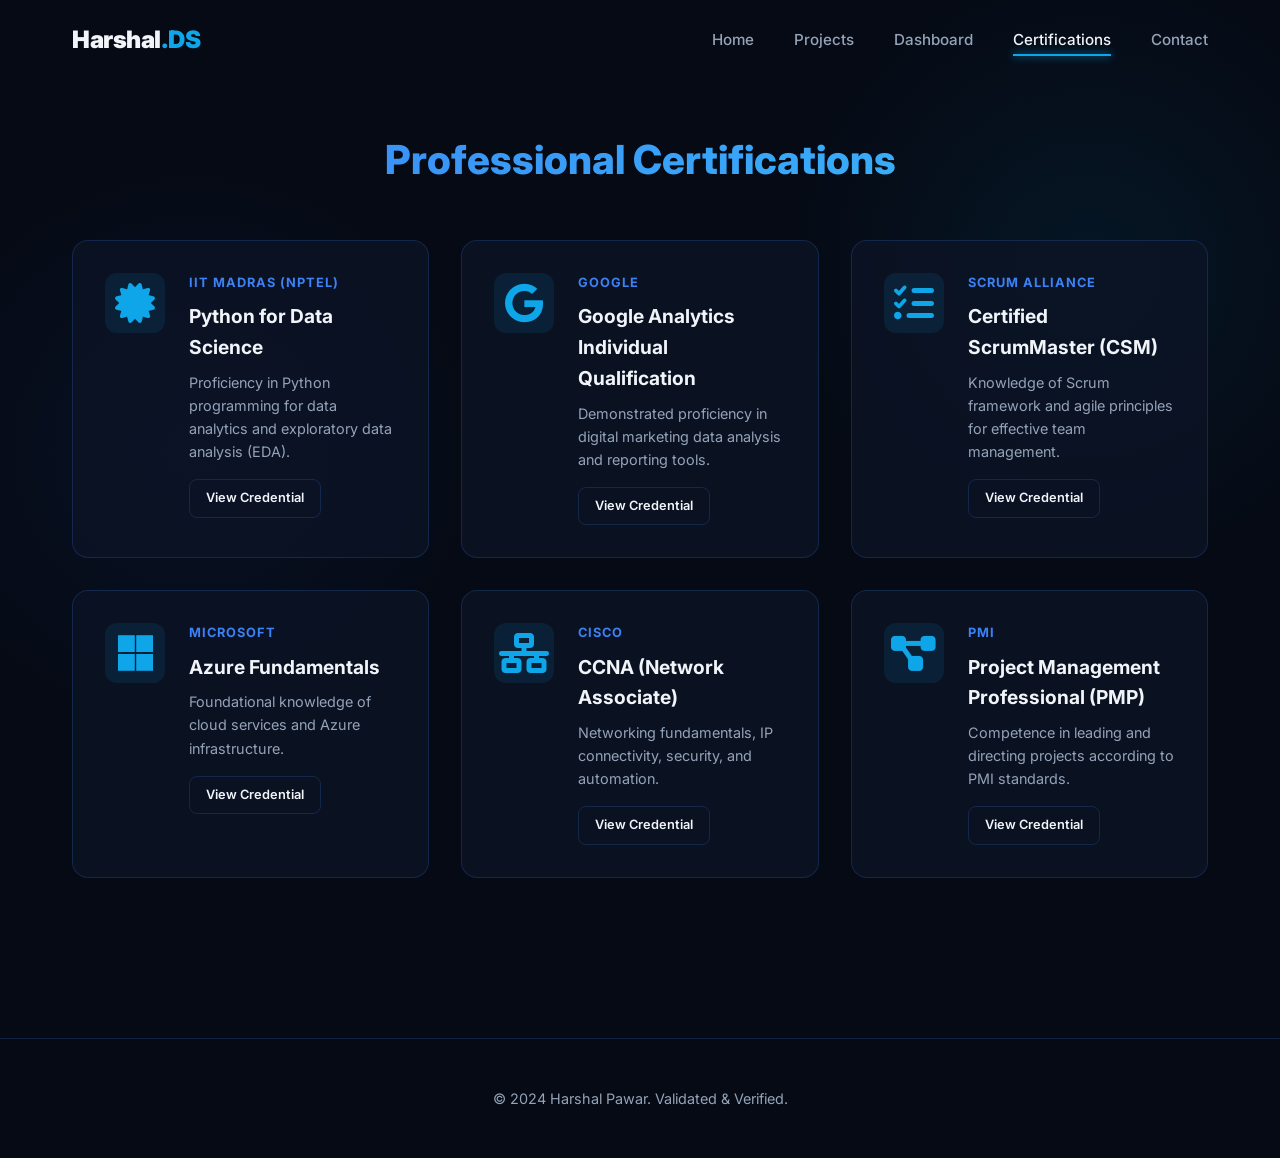
==== certification.html @ 5941ae10 "Revamp portfolio with premium Black & Blue theme and Dashboard" ====
<!DOCTYPE html>
<html lang="en">

<head>
  <meta charset="UTF-8">
  <meta name="viewport" content="width=device-width, initial-scale=1.0">
  <title>Certifications | Harshal Pawar</title>
  <link rel="stylesheet" href="css/style.css">
  <link rel="stylesheet" href="https://cdnjs.cloudflare.com/ajax/libs/font-awesome/6.4.0/css/all.min.css">
  <style>
    .cert-grid {
      display: grid;
      grid-template-columns: repeat(auto-fit, minmax(350px, 1fr));
      gap: 2rem;
      margin-top: 2rem;
    }

    .cert-card {
      background: var(--bg-card);
      border: 1px solid var(--border);
      border-radius: 16px;
      padding: 2rem;
      position: relative;
      transition: all 0.3s ease;
      display: flex;
      align-items: flex-start;
      gap: 1.5rem;
    }

    .cert-card:hover {
      transform: translateY(-5px);
      border-color: var(--accent);
      box-shadow: 0 8px 25px rgba(14, 165, 233, 0.2);
    }

    .cert-icon {
      font-size: 2.5rem;
      color: var(--accent);
      background: rgba(14, 165, 233, 0.1);
      width: 60px;
      height: 60px;
      display: flex;
      align-items: center;
      justify-content: center;
      border-radius: 12px;
      flex-shrink: 0;
    }

    .cert-content h3 {
      font-size: 1.2rem;
      margin-bottom: 0.5rem;
      color: var(--text-main);
    }

    .cert-content p {
      font-size: 0.9rem;
      color: var(--text-muted);
      margin-bottom: 1rem;
    }

    .cert-issuer {
      font-size: 0.8rem;
      text-transform: uppercase;
      letter-spacing: 1px;
      color: var(--primary-glow);
      font-weight: 700;
      margin-bottom: 0.5rem;
      display: block;
    }
  </style>
</head>

<body>

  <header>
    <div class="container">
      <a href="index.html" class="logo">Harshal<span>.DS</span></a>
      <nav class="nav-links">
        <a href="index.html">Home</a>
        <a href="project.html">Projects</a>
        <a href="dashboard.html">Dashboard</a>
        <a href="certification.html" class="active">Certifications</a>
        <a href="contact.html">Contact</a>
      </nav>
      <div class="mobile-toggle"><i class="fas fa-bars"></i></div>
    </div>
  </header>

  <div class="container" style="padding-top: 8rem; padding-bottom: 5rem;">
    <h1 class="section-title text-gradient">Professional Certifications</h1>

    <div class="cert-grid">

      <div class="cert-card animate-on-scroll">
        <div class="cert-icon"><i class="fas fa-certificate"></i></div>
        <div class="cert-content">
          <span class="cert-issuer">IIT Madras (NPTEL)</span>
          <h3>Python for Data Science</h3>
          <p>Proficiency in Python programming for data analytics and exploratory data analysis (EDA).</p>
          <a href="#" class="btn btn-outline" style="padding: 0.5rem 1rem; font-size: 0.8rem;">View Credential</a>
        </div>
      </div>

      <div class="cert-card animate-on-scroll">
        <div class="cert-icon"><i class="fab fa-google"></i></div>
        <div class="cert-content">
          <span class="cert-issuer">Google</span>
          <h3>Google Analytics Individual Qualification</h3>
          <p>Demonstrated proficiency in digital marketing data analysis and reporting tools.</p>
          <a href="#" class="btn btn-outline" style="padding: 0.5rem 1rem; font-size: 0.8rem;">View Credential</a>
        </div>
      </div>

      <div class="cert-card animate-on-scroll">
        <div class="cert-icon"><i class="fas fa-tasks"></i></div>
        <div class="cert-content">
          <span class="cert-issuer">Scrum Alliance</span>
          <h3>Certified ScrumMaster (CSM)</h3>
          <p>Knowledge of Scrum framework and agile principles for effective team management.</p>
          <a href="#" class="btn btn-outline" style="padding: 0.5rem 1rem; font-size: 0.8rem;">View Credential</a>
        </div>
      </div>

      <div class="cert-card animate-on-scroll">
        <div class="cert-icon"><i class="fab fa-microsoft"></i></div>
        <div class="cert-content">
          <span class="cert-issuer">Microsoft</span>
          <h3>Azure Fundamentals</h3>
          <p>Foundational knowledge of cloud services and Azure infrastructure.</p>
          <a href="#" class="btn btn-outline" style="padding: 0.5rem 1rem; font-size: 0.8rem;">View Credential</a>
        </div>
      </div>

      <div class="cert-card animate-on-scroll">
        <div class="cert-icon"><i class="fas fa-network-wired"></i></div>
        <div class="cert-content">
          <span class="cert-issuer">Cisco</span>
          <h3>CCNA (Network Associate)</h3>
          <p>Networking fundamentals, IP connectivity, security, and automation.</p>
          <a href="#" class="btn btn-outline" style="padding: 0.5rem 1rem; font-size: 0.8rem;">View Credential</a>
        </div>
      </div>

      <div class="cert-card animate-on-scroll">
        <div class="cert-icon"><i class="fas fa-project-diagram"></i></div>
        <div class="cert-content">
          <span class="cert-issuer">PMI</span>
          <h3>Project Management Professional (PMP)</h3>
          <p>Competence in leading and directing projects according to PMI standards.</p>
          <a href="#" class="btn btn-outline" style="padding: 0.5rem 1rem; font-size: 0.8rem;">View Credential</a>
        </div>
      </div>

    </div>
  </div>

  <footer>
    <div class="container">
      <p>&copy; 2024 Harshal Pawar. Validated & Verified.</p>
    </div>
  </footer>

  <script src="js/main.js"></script>
</body>

</html>
---- css/style.css ----
/* 
 * Auralearn / Harshal Portfolio - Global Styles 
 * Theme: Black & Blue (Pro Data Science)
 */

@import url('https://fonts.googleapis.com/css2?family=Inter:wght@300;400;600;800;900&family=JetBrains+Mono:wght@400;700&display=swap');

:root {
    /* Core Palette */
    --bg-dark: #050a14;
    --bg-card: rgba(13, 20, 39, 0.7);
    --bg-card-hover: rgba(22, 33, 62, 0.8);

    --primary: #2563eb;
    /* Blue 600 */
    --primary-glow: #3b82f6;
    /* Blue 500 */
    --accent: #0ea5e9;
    /* Sky 500 */
    --accent-glow: #38bdf8;
    /* Sky 400 */

    --text-main: #f1f5f9;
    /* Slate 100 */
    --text-muted: #94a3b8;
    /* Slate 400 */

    --border: rgba(59, 130, 246, 0.2);
    --glass: rgba(5, 10, 20, 0.6);
    --nav-height: 80px;

    /* Font Categories */
    --font-sans: 'Inter', system-ui, -apple-system, sans-serif;
    --font-mono: 'JetBrains Mono', monospace;
}

/* Base Reset & Typography */
* {
    margin: 0;
    padding: 0;
    box-sizing: border-box;
}

html {
    scroll-behavior: smooth;
    font-size: 16px;
}

body {
    background-color: var(--bg-dark);
    color: var(--text-main);
    font-family: var(--font-sans);
    line-height: 1.6;
    overflow-x: hidden;
    min-height: 100vh;
    background-image:
        radial-gradient(circle at 15% 50%, rgba(37, 99, 235, 0.08), transparent 25%),
        radial-gradient(circle at 85% 30%, rgba(14, 165, 233, 0.08), transparent 25%);
    background-attachment: fixed;
}

a {
    text-decoration: none;
    color: inherit;
    transition: all 0.3s ease;
}

ul {
    list-style: none;
}

img {
    max-width: 100%;
    display: block;
}

/* Utils: Glassmorphism */
.glass {
    background: var(--bg-card);
    backdrop-filter: blur(12px);
    -webkit-backdrop-filter: blur(12px);
    border: 1px solid var(--border);
    box-shadow: 0 4px 30px rgba(0, 0, 0, 0.1);
}

.glass-panel {
    background: rgba(255, 255, 255, 0.03);
    border: 1px solid rgba(255, 255, 255, 0.05);
    backdrop-filter: blur(5px);
}

/* Utils: Typography */
.text-gradient {
    background: linear-gradient(135deg, var(--primary-glow) 0%, var(--accent-glow) 100%);
    -webkit-background-clip: text;
    -webkit-text-fill-color: transparent;
    background-clip: text;
    text-fill-color: transparent;
}

.font-mono {
    font-family: var(--font-mono);
}

.container {
    max-width: 1200px;
    margin: 0 auto;
    padding: 0 2rem;
}

/* Animations */
@keyframes float {
    0% {
        transform: translateY(0px);
    }

    50% {
        transform: translateY(-10px);
    }

    100% {
        transform: translateY(0px);
    }
}

@keyframes glow-pulse {
    0% {
        box-shadow: 0 0 5px var(--primary-glow);
    }

    50% {
        box-shadow: 0 0 20px var(--primary-glow);
    }

    100% {
        box-shadow: 0 0 5px var(--primary-glow);
    }
}

@keyframes fadeIn {
    from {
        opacity: 0;
        transform: translateY(20px);
    }

    to {
        opacity: 1;
        transform: translateY(0);
    }
}

/* Layout: Header */
header {
    height: var(--nav-height);
    position: fixed;
    top: 0;
    width: 100%;
    z-index: 1000;
    transition: all 0.3s ease;
}

header.scrolled {
    background: rgba(5, 10, 20, 0.85);
    backdrop-filter: blur(16px);
    border-bottom: 1px solid var(--border);
}

header .container {
    height: 100%;
    display: flex;
    justify-content: space-between;
    align-items: center;
}

.logo {
    font-weight: 900;
    font-size: 1.5rem;
    letter-spacing: -0.02em;
    color: var(--text-main);
    position: relative;
}

.logo span {
    color: var(--accent);
}

.nav-links {
    display: flex;
    gap: 2.5rem;
}

.nav-links a {
    font-size: 0.95rem;
    font-weight: 500;
    color: var(--text-muted);
    position: relative;
}

.nav-links a:hover,
.nav-links a.active {
    color: var(--text-main);
}

.nav-links a::after {
    content: '';
    position: absolute;
    width: 0;
    height: 2px;
    bottom: -4px;
    left: 0;
    background: var(--accent);
    transition: width 0.3s ease;
    box-shadow: 0 0 8px var(--accent);
}

.nav-links a:hover::after,
.nav-links a.active::after {
    width: 100%;
}

/* Layout: Footer */
footer {
    padding: 3rem 0;
    margin-top: 5rem;
    border-top: 1px solid var(--border);
    background: rgba(5, 10, 20, 0.4);
    text-align: center;
}

footer p {
    color: var(--text-muted);
    font-size: 0.9rem;
}

/* Mobile Nav Toggle */
.mobile-toggle {
    display: none;
    font-size: 1.5rem;
    cursor: pointer;
    color: var(--text-main);
}

@media (max-width: 768px) {
    .nav-links {
        position: fixed;
        top: var(--nav-height);
        right: -100%;
        height: calc(100vh - var(--nav-height));
        width: 70%;
        background: var(--bg-dark);
        flex-direction: column;
        padding: 2rem;
        gap: 2rem;
        border-left: 1px solid var(--border);
        transition: right 0.4s cubic-bezier(0.4, 0, 0.2, 1);
    }

    .nav-links.active {
        right: 0;
    }

    .mobile-toggle {
        display: block;
    }
}

/* Component: Buttons */
.btn {
    display: inline-block;
    padding: 0.8rem 1.8rem;
    border-radius: 8px;
    font-weight: 600;
    font-size: 0.95rem;
    transition: all 0.3s ease;
    cursor: pointer;
}

.btn-primary {
    background: linear-gradient(135deg, var(--primary) 0%, #1d4ed8 100%);
    color: white;
    box-shadow: 0 4px 14px rgba(37, 99, 235, 0.4);
    border: 1px solid rgba(255, 255, 255, 0.1);
}

.btn-primary:hover {
    transform: translateY(-2px);
    box-shadow: 0 6px 20px rgba(37, 99, 235, 0.6);
}

.btn-outline {
    background: transparent;
    border: 1px solid var(--border);
    color: var(--text-main);
}

.btn-outline:hover {
    border-color: var(--accent);
    color: var(--accent);
    background: rgba(14, 165, 233, 0.05);
}

/* Common Section Styles */
section {
    padding: 5rem 0;
    position: relative;
}

.section-title {
    font-size: 2.5rem;
    font-weight: 800;
    margin-bottom: 3rem;
    text-align: center;
}
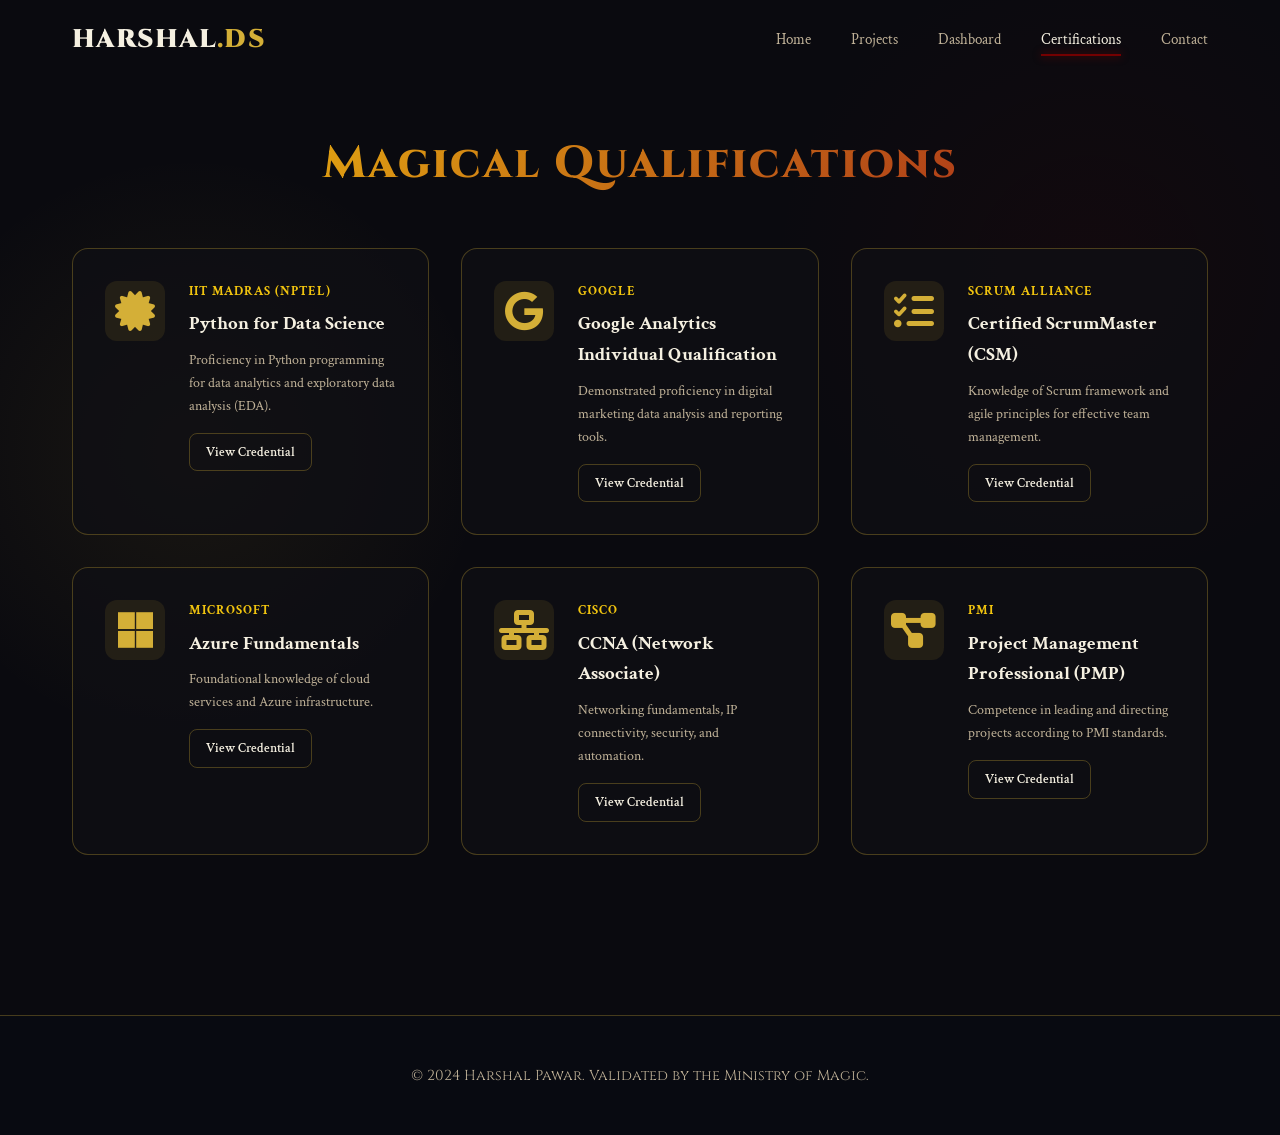
==== commit 843443fd: "Convert portfolio to Harry Potter theme" ====
--- a/certification.html
+++ b/certification.html
@@ -29,14 +29,13 @@
 
     .cert-card:hover {
       transform: translateY(-5px);
-      border-color: var(--accent);
-      box-shadow: 0 8px 25px rgba(14, 165, 233, 0.2);
+      box-shadow: 0 8px 25px rgba(212, 175, 55, 0.2);
     }
 
     .cert-icon {
       font-size: 2.5rem;
-      color: var(--accent);
-      background: rgba(14, 165, 233, 0.1);
+      color: var(--primary);
+      background: rgba(212, 175, 55, 0.1);
       width: 60px;
       height: 60px;
       display: flex;
@@ -87,7 +86,7 @@
   </header>
 
   <div class="container" style="padding-top: 8rem; padding-bottom: 5rem;">
-    <h1 class="section-title text-gradient">Professional Certifications</h1>
+    <h1 class="section-title text-gradient">Magical Qualifications</h1>
 
     <div class="cert-grid">
 
@@ -156,7 +155,7 @@
 
   <footer>
     <div class="container">
-      <p>&copy; 2024 Harshal Pawar. Validated & Verified.</p>
+      <p style="font-family: var(--font-heading);">&copy; 2024 Harshal Pawar. Validated by the Ministry of Magic.</p>
     </div>
   </footer>
 
--- a/css/style.css
+++ b/css/style.css
@@ -3,34 +3,34 @@
  * Theme: Black & Blue (Pro Data Science)
  */
 
-@import url('https://fonts.googleapis.com/css2?family=Inter:wght@300;400;600;800;900&family=JetBrains+Mono:wght@400;700&display=swap');
+@import url('https://fonts.googleapis.com/css2?family=Cinzel:wght@400;600;700;800;900&family=Crimson+Text:ital,wght@0,400;0,600;0,700;1,400&family=JetBrains+Mono:wght@400;700&display=swap');
 
 :root {
-    /* Core Palette */
-    --bg-dark: #050a14;
-    --bg-card: rgba(13, 20, 39, 0.7);
-    --bg-card-hover: rgba(22, 33, 62, 0.8);
-
-    --primary: #2563eb;
-    /* Blue 600 */
-    --primary-glow: #3b82f6;
-    /* Blue 500 */
-    --accent: #0ea5e9;
-    /* Sky 500 */
-    --accent-glow: #38bdf8;
-    /* Sky 400 */
-
-    --text-main: #f1f5f9;
-    /* Slate 100 */
-    --text-muted: #94a3b8;
-    /* Slate 400 */
-
-    --border: rgba(59, 130, 246, 0.2);
-    --glass: rgba(5, 10, 20, 0.6);
+    /* Core Palette: Dark Magic Theme */
+    --bg-dark: #0a0a0f;
+    --bg-card: rgba(15, 15, 20, 0.75);
+    --bg-card-hover: rgba(30, 25, 30, 0.85);
+
+    --primary: #d4af37;
+    /* Metallic Gold */
+    --primary-glow: #f1c40f;
+    --accent: #740001;
+    /* Gryffindor Crimson */
+    --accent-glow: #9e1b1b;
+
+    --text-main: #f5f0e1;
+    /* Parchment white */
+    --text-muted: #c0b298;
+    /* Antique grey */
+
+    --border: rgba(212, 175, 55, 0.3);
+    /* Gold border */
+    --glass: rgba(10, 10, 15, 0.6);
     --nav-height: 80px;
 
     /* Font Categories */
-    --font-sans: 'Inter', system-ui, -apple-system, sans-serif;
+    --font-heading: 'Cinzel', serif;
+    --font-sans: 'Crimson Text', serif;
     --font-mono: 'JetBrains Mono', monospace;
 }
 
@@ -54,9 +54,12 @@
     overflow-x: hidden;
     min-height: 100vh;
     background-image:
-        radial-gradient(circle at 15% 50%, rgba(37, 99, 235, 0.08), transparent 25%),
-        radial-gradient(circle at 85% 30%, rgba(14, 165, 233, 0.08), transparent 25%);
+        radial-gradient(circle at 15% 50%, rgba(212, 175, 55, 0.08), transparent 25%),
+        radial-gradient(circle at 85% 30%, rgba(116, 0, 1, 0.08), transparent 25%);
     background-attachment: fixed;
+    font-size: 1.1rem;
+    /* Slightly larger text for Crimson Text */
+    cursor: url('data:image/svg+xml;utf8,<svg xmlns="http://www.w3.org/2000/svg" width="32" height="32" viewBox="0 0 24 24"><text x="0" y="20" font-size="20">🪄</text></svg>') 0 20, auto;
 }
 
 a {
@@ -146,6 +149,237 @@
     to {
         opacity: 1;
         transform: translateY(0);
+    }
+}
+
+/* Magic Sparkle Effect */
+.sparkle {
+    position: absolute;
+    width: 6px;
+    height: 6px;
+    background: var(--primary-glow);
+    border-radius: 50%;
+    pointer-events: none;
+    box-shadow: 0 0 10px var(--primary-glow), 0 0 20px var(--primary);
+    animation: magic-fade 0.8s ease-out forwards;
+    z-index: 9999;
+}
+
+@keyframes magic-fade {
+    0% {
+        transform: scale(1) translate(0, 0);
+        opacity: 1;
+    }
+
+    100% {
+        transform: scale(0) translate(0, -20px);
+        opacity: 0;
+    }
+}
+
+/* Hero Section Magic Elements */
+.floating-magic-elements {
+    position: absolute;
+    top: 0;
+    left: 0;
+    width: 100%;
+    height: 100%;
+    pointer-events: none;
+    overflow: hidden;
+    z-index: 0;
+}
+
+/* Golden Snitch */
+.snitch {
+    position: absolute;
+    width: 24px;
+    height: 24px;
+    background: radial-gradient(circle, #ffeaa7, #d4af37);
+    border-radius: 50%;
+    box-shadow: 0 0 15px #f1c40f, 0 0 30px #d4af37;
+    animation: fly-snitch 12s infinite cubic-bezier(0.42, 0, 0.58, 1);
+    z-index: 5;
+}
+
+.snitch::before,
+.snitch::after {
+    content: '';
+    position: absolute;
+    top: 6px;
+    width: 35px;
+    height: 12px;
+    background: rgba(255, 255, 255, 0.4);
+    border-radius: 50%;
+    box-shadow: 0 0 8px rgba(255, 255, 255, 0.8);
+    animation: flutter 0.05s infinite alternate;
+}
+
+.snitch::before {
+    left: -32px;
+    transform-origin: right center;
+    transform: rotate(-25deg);
+}
+
+.snitch::after {
+    right: -32px;
+    transform-origin: left center;
+    transform: rotate(25deg);
+}
+
+@keyframes flutter {
+    0% {
+        transform: rotate(-35deg);
+    }
+
+    100% {
+        transform: rotate(35deg);
+    }
+}
+
+@keyframes fly-snitch {
+    0% {
+        top: 20%;
+        left: -10%;
+        transform: scale(1) rotate(0deg);
+    }
+
+    20% {
+        top: 70%;
+        left: 20%;
+        transform: scale(1.5) rotate(45deg);
+    }
+
+    40% {
+        top: 15%;
+        left: 60%;
+        transform: scale(0.8) rotate(-20deg);
+    }
+
+    60% {
+        top: 80%;
+        left: 85%;
+        transform: scale(1.2) rotate(15deg);
+    }
+
+    80% {
+        top: 30%;
+        left: 95%;
+        transform: scale(1) rotate(-10deg);
+    }
+
+    100% {
+        top: 50%;
+        left: 110%;
+        transform: scale(1) rotate(0deg);
+    }
+}
+
+/* Glowing Runes */
+.rune {
+    position: absolute;
+    font-family: var(--font-heading);
+    color: var(--primary-glow);
+    font-size: 2rem;
+    opacity: 0.15;
+    text-shadow: 0 0 10px var(--primary-glow), 0 0 20px var(--primary);
+    animation: float-rune 8s infinite ease-in-out alternate;
+    z-index: 1;
+}
+
+.rune.r1 {
+    top: 15%;
+    left: 10%;
+    animation-duration: 9s;
+    transform: scale(1.2);
+}
+
+.rune.r2 {
+    top: 25%;
+    left: 85%;
+    animation-duration: 7s;
+    animation-delay: 2s;
+}
+
+.rune.r3 {
+    top: 60%;
+    left: 18%;
+    animation-duration: 10s;
+    animation-delay: 1s;
+    transform: scale(0.8);
+}
+
+.rune.r4 {
+    top: 75%;
+    left: 80%;
+    animation-duration: 8.5s;
+    animation-delay: 3s;
+    transform: scale(1.1);
+}
+
+.rune.r5 {
+    top: 85%;
+    left: 35%;
+    animation-duration: 6s;
+    animation-delay: 2.5s;
+}
+
+.rune.r6 {
+    top: 40%;
+    left: 90%;
+    animation-duration: 8s;
+    animation-delay: 1.2s;
+    transform: scale(0.9);
+}
+
+@keyframes float-rune {
+    0% {
+        transform: translateY(0) rotate(-10deg);
+        opacity: 0.1;
+    }
+
+    50% {
+        opacity: 0.3;
+        text-shadow: 0 0 15px var(--primary-glow), 0 0 30px var(--primary);
+    }
+
+    100% {
+        transform: translateY(-40px) rotate(10deg);
+        opacity: 0.1;
+    }
+}
+
+/* Floating Elements (e.g. Sorting Hat) */
+.magical-backdrop-icon {
+    position: absolute;
+    font-size: 8rem;
+    color: var(--primary);
+    opacity: 0.08;
+    z-index: 0;
+    filter: drop-shadow(0 0 10px var(--primary-glow));
+    animation: float-slow 8s infinite ease-in-out;
+}
+
+.magical-backdrop-icon.hat {
+    top: 20%;
+    right: 15%;
+}
+
+.magical-backdrop-icon.scroll {
+    bottom: 15%;
+    left: 10%;
+}
+
+@keyframes float-slow {
+    0% {
+        transform: translateY(0) rotate(-5deg);
+    }
+
+    50% {
+        transform: translateY(-30px) rotate(5deg);
+    }
+
+    100% {
+        transform: translateY(0) rotate(-5deg);
     }
 }
 
@@ -173,15 +407,17 @@
 }
 
 .logo {
+    font-family: var(--font-heading);
     font-weight: 900;
-    font-size: 1.5rem;
-    letter-spacing: -0.02em;
+    font-size: 1.6rem;
+    letter-spacing: 0.05em;
     color: var(--text-main);
     position: relative;
+    text-transform: uppercase;
 }
 
 .logo span {
-    color: var(--accent);
+    color: var(--primary);
 }
 
 .nav-links {
@@ -272,19 +508,21 @@
     font-weight: 600;
     font-size: 0.95rem;
     transition: all 0.3s ease;
-    cursor: pointer;
+    cursor: url('data:image/svg+xml;utf8,<svg xmlns="http://www.w3.org/2000/svg" width="32" height="32" viewBox="0 0 24 24"><text x="0" y="20" font-size="20">✨</text></svg>') 0 20, pointer;
 }
 
 .btn-primary {
-    background: linear-gradient(135deg, var(--primary) 0%, #1d4ed8 100%);
-    color: white;
-    box-shadow: 0 4px 14px rgba(37, 99, 235, 0.4);
-    border: 1px solid rgba(255, 255, 255, 0.1);
+    background: linear-gradient(135deg, var(--primary) 0%, #a67c00 100%);
+    color: #111;
+    box-shadow: 0 4px 14px rgba(212, 175, 55, 0.4);
+    border: 1px solid rgba(255, 255, 255, 0.2);
+    font-family: var(--font-heading);
+    letter-spacing: 1px;
 }
 
 .btn-primary:hover {
     transform: translateY(-2px);
-    box-shadow: 0 6px 20px rgba(37, 99, 235, 0.6);
+    box-shadow: 0 6px 20px rgba(212, 175, 55, 0.6);
 }
 
 .btn-outline {
@@ -306,8 +544,10 @@
 }
 
 .section-title {
-    font-size: 2.5rem;
+    font-family: var(--font-heading);
+    font-size: 2.8rem;
     font-weight: 800;
     margin-bottom: 3rem;
     text-align: center;
+    letter-spacing: 2px;
 }
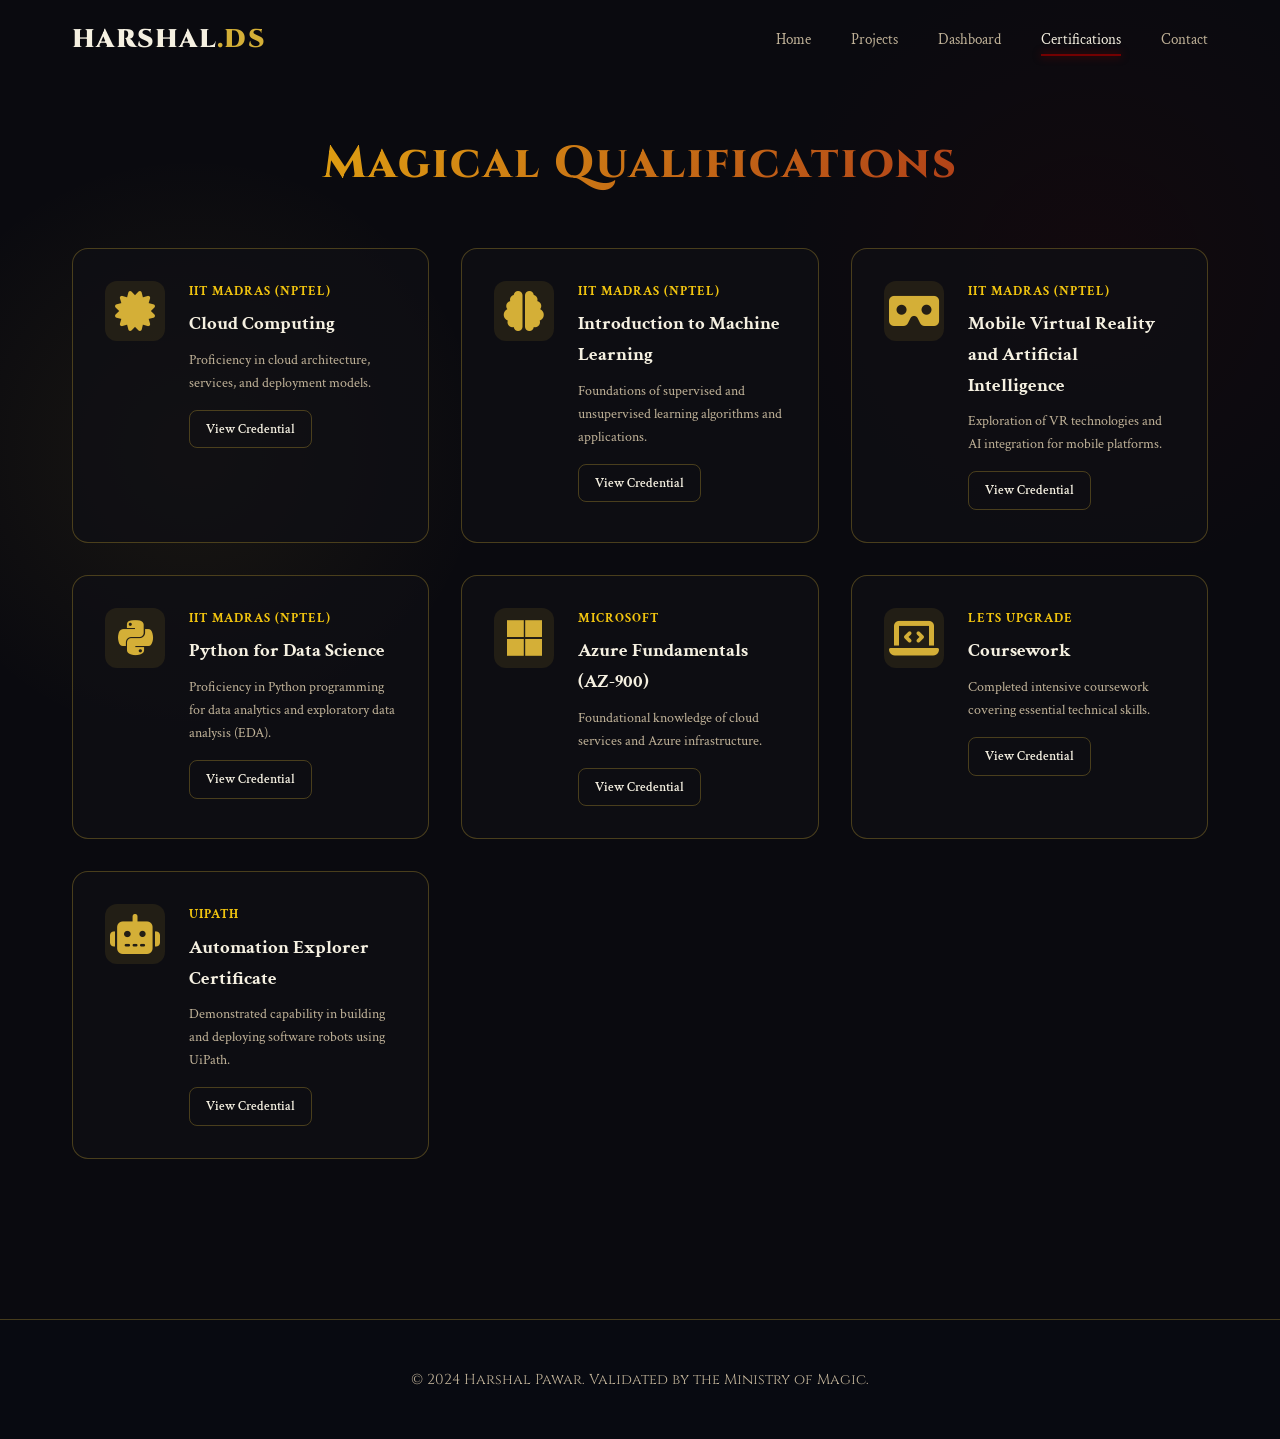
==== commit afac9764: "feat: Add new skills, NPTEL certifications, and AI projects" ====
--- a/certification.html
+++ b/certification.html
@@ -94,28 +94,38 @@
         <div class="cert-icon"><i class="fas fa-certificate"></i></div>
         <div class="cert-content">
           <span class="cert-issuer">IIT Madras (NPTEL)</span>
-          <h3>Python for Data Science</h3>
-          <p>Proficiency in Python programming for data analytics and exploratory data analysis (EDA).</p>
+          <h3>Cloud Computing</h3>
+          <p>Proficiency in cloud architecture, services, and deployment models.</p>
           <a href="#" class="btn btn-outline" style="padding: 0.5rem 1rem; font-size: 0.8rem;">View Credential</a>
         </div>
       </div>
 
       <div class="cert-card animate-on-scroll">
-        <div class="cert-icon"><i class="fab fa-google"></i></div>
+        <div class="cert-icon"><i class="fas fa-brain"></i></div>
         <div class="cert-content">
-          <span class="cert-issuer">Google</span>
-          <h3>Google Analytics Individual Qualification</h3>
-          <p>Demonstrated proficiency in digital marketing data analysis and reporting tools.</p>
+          <span class="cert-issuer">IIT Madras (NPTEL)</span>
+          <h3>Introduction to Machine Learning</h3>
+          <p>Foundations of supervised and unsupervised learning algorithms and applications.</p>
           <a href="#" class="btn btn-outline" style="padding: 0.5rem 1rem; font-size: 0.8rem;">View Credential</a>
         </div>
       </div>
 
       <div class="cert-card animate-on-scroll">
-        <div class="cert-icon"><i class="fas fa-tasks"></i></div>
+        <div class="cert-icon"><i class="fas fa-vr-cardboard"></i></div>
         <div class="cert-content">
-          <span class="cert-issuer">Scrum Alliance</span>
-          <h3>Certified ScrumMaster (CSM)</h3>
-          <p>Knowledge of Scrum framework and agile principles for effective team management.</p>
+          <span class="cert-issuer">IIT Madras (NPTEL)</span>
+          <h3>Mobile Virtual Reality and Artificial Intelligence</h3>
+          <p>Exploration of VR technologies and AI integration for mobile platforms.</p>
+          <a href="#" class="btn btn-outline" style="padding: 0.5rem 1rem; font-size: 0.8rem;">View Credential</a>
+        </div>
+      </div>
+
+      <div class="cert-card animate-on-scroll">
+        <div class="cert-icon"><i class="fab fa-python"></i></div>
+        <div class="cert-content">
+          <span class="cert-issuer">IIT Madras (NPTEL)</span>
+          <h3>Python for Data Science</h3>
+          <p>Proficiency in Python programming for data analytics and exploratory data analysis (EDA).</p>
           <a href="#" class="btn btn-outline" style="padding: 0.5rem 1rem; font-size: 0.8rem;">View Credential</a>
         </div>
       </div>
@@ -124,28 +134,28 @@
         <div class="cert-icon"><i class="fab fa-microsoft"></i></div>
         <div class="cert-content">
           <span class="cert-issuer">Microsoft</span>
-          <h3>Azure Fundamentals</h3>
+          <h3>Azure Fundamentals (AZ-900)</h3>
           <p>Foundational knowledge of cloud services and Azure infrastructure.</p>
           <a href="#" class="btn btn-outline" style="padding: 0.5rem 1rem; font-size: 0.8rem;">View Credential</a>
         </div>
       </div>
 
       <div class="cert-card animate-on-scroll">
-        <div class="cert-icon"><i class="fas fa-network-wired"></i></div>
+        <div class="cert-icon"><i class="fas fa-laptop-code"></i></div>
         <div class="cert-content">
-          <span class="cert-issuer">Cisco</span>
-          <h3>CCNA (Network Associate)</h3>
-          <p>Networking fundamentals, IP connectivity, security, and automation.</p>
+          <span class="cert-issuer">Lets Upgrade</span>
+          <h3>Coursework</h3>
+          <p>Completed intensive coursework covering essential technical skills.</p>
           <a href="#" class="btn btn-outline" style="padding: 0.5rem 1rem; font-size: 0.8rem;">View Credential</a>
         </div>
       </div>
 
       <div class="cert-card animate-on-scroll">
-        <div class="cert-icon"><i class="fas fa-project-diagram"></i></div>
+        <div class="cert-icon"><i class="fas fa-robot"></i></div>
         <div class="cert-content">
-          <span class="cert-issuer">PMI</span>
-          <h3>Project Management Professional (PMP)</h3>
-          <p>Competence in leading and directing projects according to PMI standards.</p>
+          <span class="cert-issuer">UiPath</span>
+          <h3>Automation Explorer Certificate</h3>
+          <p>Demonstrated capability in building and deploying software robots using UiPath.</p>
           <a href="#" class="btn btn-outline" style="padding: 0.5rem 1rem; font-size: 0.8rem;">View Credential</a>
         </div>
       </div>
